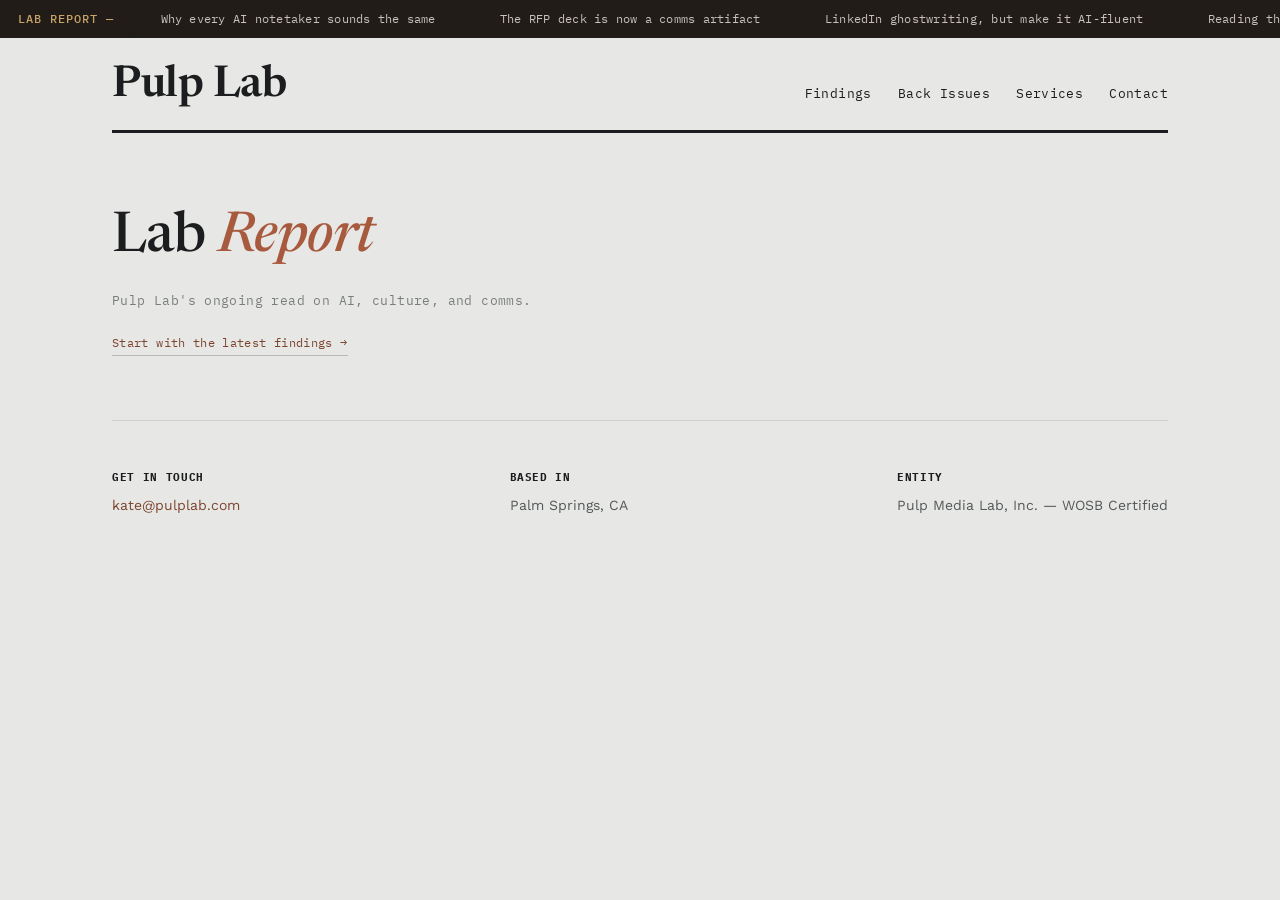
==== index.html @ c8f6c715 "Update index.html" ====
<!DOCTYPE html>
<html lang="en">
<head>
<meta charset="UTF-8">
<meta name="viewport" content="width=device-width, initial-scale=1.0">
<title>Pulp Lab — Lab Report: AI in Comms</title>
<link rel="preconnect" href="https://fonts.googleapis.com">
<link href="https://fonts.googleapis.com/css2?family=Newsreader:ital,opsz,wght@0,6..72,400;0,6..72,500;0,6..72,600;1,6..72,400&family=IBM+Plex+Mono:wght@400;500&family=Work+Sans:wght@400;500;600&display=swap" rel="stylesheet">
<link rel="stylesheet" href="styles.css">
</head>
<body>

<div class="ticker-band">
  <div class="ticker-label">LAB REPORT —</div>
  <div class="ticker-scroll">
    <div class="ticker-track">
      <span>Why every AI notetaker sounds the same</span>
      <span>The RFP deck is now a comms artifact</span>
      <span>LinkedIn ghostwriting, but make it AI-fluent</span>
      <span>Reading the AI hype cycle like we read every other one</span>
      <span>The executive voice is the last real differentiator</span>
      <span>Why every AI notetaker sounds the same</span>
      <span>The RFP deck is now a comms artifact</span>
      <span>LinkedIn ghostwriting, but make it AI-fluent</span>
      <span>Reading the AI hype cycle like we read every other one</span>
      <span>The executive voice is the last real differentiator</span>
    </div>
  </div>
</div>

<div class="wrap">
  <header class="masthead">
    <div class="masthead-row">
      <a href="index.html" class="wordmark">Pulp Lab</a>
      <nav class="top-nav">
        <a href="findings.html">Findings</a>
        <a href="backissues.html">Back Issues</a>
        <a href="services.html">Services</a>
        <a href="index.html#contact">Contact</a>
      </nav>
    </div>
  </header>

  <section class="hero">
    <h1>Lab <em>Report</em></h1>
    <p class="sub">Pulp Lab's ongoing read on AI, culture, and comms.</p>
    <a class="archive-link" href="findings.html" style="margin-top:22px; display:inline-block;">Start with the latest findings →</a>
  </section>

  <footer id="contact">
    <div class="footer-row">
      <div class="footer-col">
        <strong>Get in touch</strong>
        <a href="mailto:kate@pulplab.com">kate@pulplab.com</a>
      </div>
      <div class="footer-col">
        <strong>Based in</strong>
        Palm Springs, CA
      </div>
      <div class="footer-col">
        <strong>Entity</strong>
        Pulp Media Lab, Inc. — WOSB Certified
      </div>
    </div>
  </footer>
</div>

</body>
</html>
---- styles.css ----
:root{
  --newsprint:#E7E8E5;
  --newsprint-deep:#D9DAD6;
  --ink:#1B1D1E;
  --ink-soft:#54585A;
  --kraft:#797D7E;
  --signal:#A85A3E;
  --signal-deep:#7C4530;
  --brick:#A85A3E;
  --rule:rgba(27,29,30,0.12);
  --rule-strong:rgba(27,29,30,0.24);
  --ticker-bg:#211C17;
  --ticker-text:#C7C2BA;
  --ticker-accent:#C9A468;
}
*{box-sizing:border-box;}
html{scroll-behavior:smooth;}
body{
  margin:0;
  background:var(--newsprint);
  color:var(--ink);
  font-family:'Work Sans',sans-serif;
  font-size:16px;
  line-height:1.6;
}
.wrap{max-width:1120px;margin:0 auto;padding:0 32px;}
a{color:inherit;}

/* Ticker */
.ticker-band{
  background:var(--ticker-bg);
  color:var(--ticker-text);
  display:flex;
  align-items:center;
  border-bottom:1px solid var(--rule-strong);
}
.ticker-label{
  flex:none;
  font-family:'IBM Plex Mono',monospace;
  font-size:12px;
  font-weight:500;
  letter-spacing:0.08em;
  color:var(--ticker-accent);
  padding:9px 18px;
  border-right:1px solid var(--rule-strong);
  white-space:nowrap;
}
.ticker-scroll{
  flex:1;
  overflow:hidden;
  white-space:nowrap;
}
.ticker-track{
  display:inline-block;
  font-family:'IBM Plex Mono',monospace;
  font-size:12px;
  letter-spacing:0.02em;
  padding:9px 0;
  animation:scroll 40s linear infinite;
}
.ticker-track span{padding:0 28px; color:var(--ticker-text); border-right:1px solid var(--rule-strong);}
@keyframes scroll{
  0%{transform:translateX(0);}
  100%{transform:translateX(-50%);}
}
@media (prefers-reduced-motion: reduce){
  .ticker-track{animation:none;}
}

/* Masthead */
header.masthead{
  padding:26px 0 22px;
  border-bottom:3px solid var(--ink);
}
.masthead-row{
  display:flex;
  justify-content:space-between;
  align-items:flex-end;
  flex-wrap:wrap;
  gap:16px;
}
.wordmark{
  font-family:'Newsreader',serif;
  font-weight:600;
  font-size:44px;
  letter-spacing:-0.01em;
  line-height:1;
  text-decoration:none;
  display:inline-block;
}
nav.top-nav{
  display:flex;
  gap:26px;
  font-size:13px;
  font-family:'IBM Plex Mono',monospace;
  letter-spacing:0.03em;
}
nav.top-nav a{text-decoration:none; border-bottom:1px solid transparent; padding-bottom:2px;}
nav.top-nav a:hover, nav.top-nav a.active{border-bottom:1px solid var(--ink);}

/* Homepage hero */
.hero{padding:76px 0 64px; border-bottom:1px solid var(--rule);}
.hero h1{
  font-family:'Newsreader',serif;
  font-weight:500;
  font-size:56px;
  line-height:1.06;
  letter-spacing:-0.01em;
  margin:0 0 22px;
  max-width:16ch;
}
.hero h1 em{font-style:italic; color:var(--signal);}
.hero p.sub{
  font-family:'IBM Plex Mono',monospace;
  font-size:13px;
  letter-spacing:0.03em;
  color:var(--kraft);
  margin:0;
}

/* Subpage hero */
.page-hero{padding:48px 0 44px; border-bottom:1px solid var(--rule);}
.back-link{
  display:inline-block;
  font-family:'IBM Plex Mono',monospace;
  font-size:12px;
  letter-spacing:0.03em;
  color:var(--kraft);
  text-decoration:none;
  margin-bottom:22px;
}
.back-link:hover{color:var(--ink);}
.page-hero .section-num{
  font-family:'IBM Plex Mono',monospace;
  font-size:12px;
  color:var(--kraft);
  display:block;
  margin-bottom:10px;
}
.page-hero h1{
  font-family:'Newsreader',serif;
  font-weight:500;
  font-size:38px;
  line-height:1.1;
  margin:0;
  max-width:22ch;
}

.cta-row{display:flex; gap:16px; flex-wrap:wrap;}
.btn{
  display:inline-block;
  padding:13px 24px;
  font-family:'IBM Plex Mono',monospace;
  font-size:13px;
  letter-spacing:0.04em;
  text-decoration:none;
  border:1px solid var(--ink);
}
.btn-solid{background:var(--ink); color:var(--newsprint);}
.btn-solid:hover{background:var(--signal-deep); border-color:var(--signal-deep);}
.btn-outline{background:transparent; color:var(--ink);}
.btn-outline:hover{background:var(--rule);}

/* Section headers */
.section{padding:64px 0; border-bottom:1px solid var(--rule);}
.section-head{
  display:flex;
  align-items:baseline;
  gap:18px;
  margin-bottom:38px;
}
.section-num{
  font-family:'IBM Plex Mono',monospace;
  font-size:12px;
  color:var(--kraft);
}
.section-head h2{
  font-family:'Newsreader',serif;
  font-weight:500;
  font-size:28px;
  margin:0;
}

/* Case studies */
.cases{display:grid; grid-template-columns:1fr 1fr; gap:1px; background:var(--rule-strong); border:1px solid var(--rule-strong);}
.case{background:var(--newsprint); padding:32px;}
.case .tag{
  font-family:'IBM Plex Mono',monospace;
  font-size:11px;
  letter-spacing:0.08em;
  text-transform:uppercase;
  color:var(--signal-deep);
  margin-bottom:14px;
}
.case h3{font-family:'Newsreader',serif; font-weight:500; font-size:22px; margin:0 0 12px;}
.case p{color:var(--ink-soft); font-size:15px;}
.stat-row{display:flex; gap:24px; margin-top:18px; flex-wrap:wrap;}
.stat{font-family:'IBM Plex Mono',monospace;}
.stat .num{font-size:22px; display:block; color:var(--brick);}
.stat .label{font-size:10px; text-transform:uppercase; letter-spacing:0.06em; color:var(--kraft);}

/* Lab Report / Back Issues */
.labreport-intro{
  color:var(--ink-soft);
  font-size:15px;
  max-width:56ch;
  margin:-14px 0 32px;
}
.labreport-grid{
  display:grid;
  grid-template-columns:repeat(3,1fr);
  gap:1px;
  background:var(--rule-strong);
  border:1px solid var(--rule-strong);
  margin-bottom:22px;
}
.labreport-card{background:var(--newsprint); padding:24px;}
.labreport-card .then,
.labreport-card .now{
  font-family:'IBM Plex Mono',monospace;
  font-size:10px;
  letter-spacing:0.08em;
  text-transform:uppercase;
  color:var(--kraft);
}
.labreport-card .now{color:var(--signal-deep); margin-top:16px;}
.lr-line{
  font-family:'Newsreader',serif;
  font-size:16px;
  margin:6px 0 0;
  color:var(--ink-soft);
}
.lr-line.strong{color:var(--ink); font-style:italic;}
.archive-link{
  display:inline-block;
  font-family:'IBM Plex Mono',monospace;
  font-size:12px;
  letter-spacing:0.03em;
  color:var(--signal-deep);
  text-decoration:none;
  border-bottom:1px solid var(--rule-strong);
  padding-bottom:2px;
}

/* Services */
.services-list{display:grid; grid-template-columns:repeat(3,1fr); gap:1px; background:var(--rule-strong); border:1px solid var(--rule-strong);}
.service{background:var(--newsprint); padding:26px;}
.service .idx{font-family:'IBM Plex Mono',monospace; font-size:11px; color:var(--kraft); margin-bottom:10px;}
.service h3{font-family:'Newsreader',serif; font-weight:500; font-size:18px; margin:0 0 10px;}
.service p{font-size:14px; color:var(--ink-soft); margin:0;}

/* Brands */
.brands{padding:44px 0; border-bottom:1px solid var(--rule); display:flex; align-items:center; gap:32px; flex-wrap:wrap;}
.brands-label{
  font-family:'IBM Plex Mono',monospace;
  font-size:11px;
  letter-spacing:0.08em;
  text-transform:uppercase;
  color:var(--kraft);
}
.brands-row{display:flex; gap:36px; flex-wrap:wrap;}
.brands-row span{
  font-family:'Newsreader',serif;
  font-size:20px;
  color:var(--ink-soft);
}

/* Footer */
footer{padding:48px 0 60px;}
.footer-row{display:flex; justify-content:space-between; flex-wrap:wrap; gap:24px;}
.footer-col{font-size:14px; color:var(--ink-soft);}
.footer-col strong{display:block; color:var(--ink); font-family:'IBM Plex Mono',monospace; font-size:11px; letter-spacing:0.06em; text-transform:uppercase; margin-bottom:8px;}
.footer-col a{text-decoration:none; color:var(--signal-deep);}

@media (max-width: 820px){
  .hero h1{font-size:38px;}
  .cases, .services-list, .labreport-grid{grid-template-columns:1fr;}
}

/* Scroll reveal */
.reveal{
  opacity:0;
  transform:translateY(24px);
  transition:opacity 0.7s ease, transform 0.7s ease;
}
.reveal.visible{opacity:1; transform:translateY(0);}
@media (prefers-reduced-motion: reduce){
  .reveal{opacity:1; transform:none; transition:none;}
}
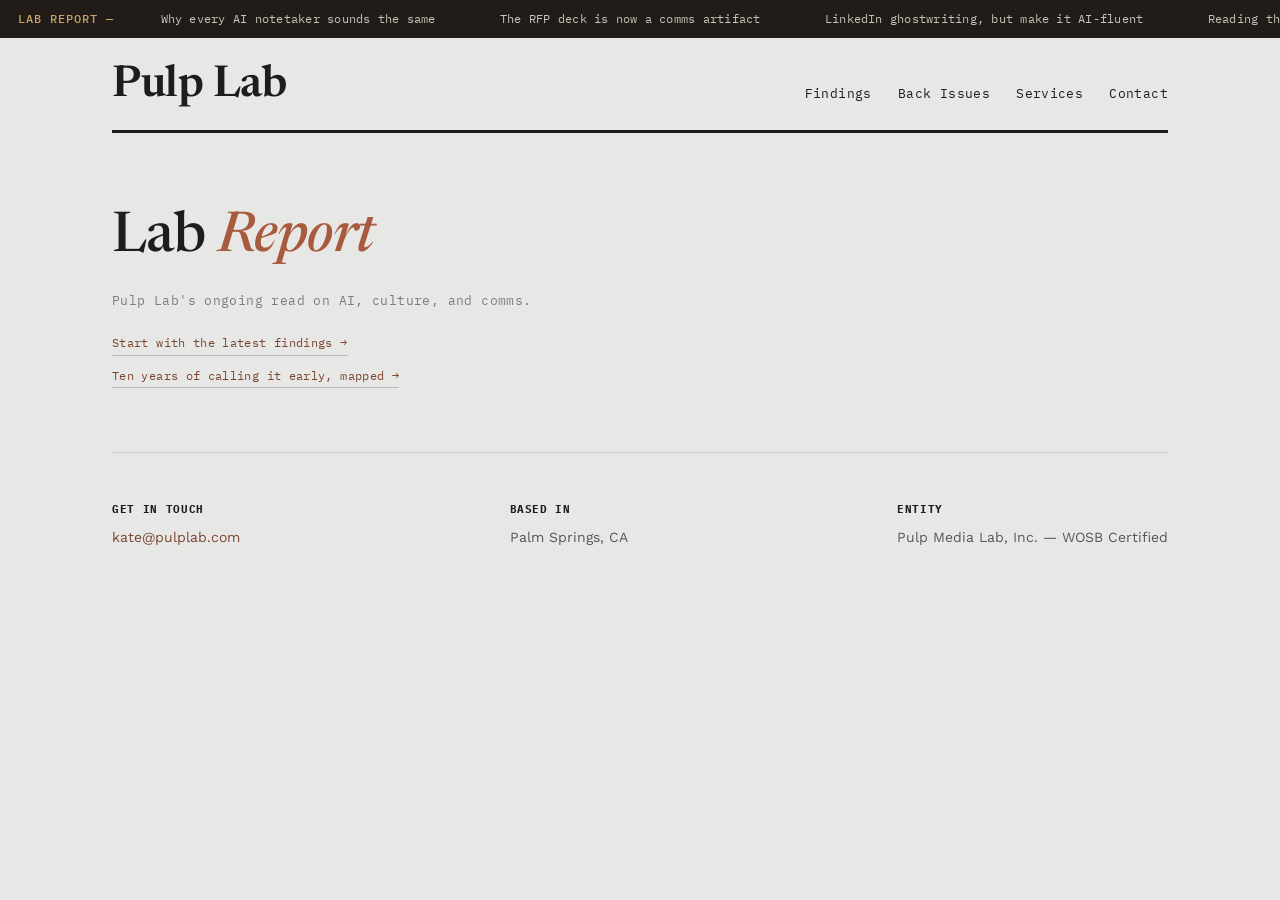
==== commit c60be2d0: "Add files via upload" ====
--- a/index.html
+++ b/index.html
@@ -6,6 +6,7 @@
 <title>Pulp Lab — Lab Report: AI in Comms</title>
 <link rel="preconnect" href="https://fonts.googleapis.com">
 <link href="https://fonts.googleapis.com/css2?family=Newsreader:ital,opsz,wght@0,6..72,400;0,6..72,500;0,6..72,600;1,6..72,400&family=IBM+Plex+Mono:wght@400;500&family=Work+Sans:wght@400;500;600&display=swap" rel="stylesheet">
+<link rel="icon" type="image/png" href="assets/favicon.png">
 <link rel="stylesheet" href="styles.css">
 </head>
 <body>
@@ -45,6 +46,8 @@
     <h1>Lab <em>Report</em></h1>
     <p class="sub">Pulp Lab's ongoing read on AI, culture, and comms.</p>
     <a class="archive-link" href="findings.html" style="margin-top:22px; display:inline-block;">Start with the latest findings →</a>
+    <br>
+    <a class="archive-link" href="backissues.html" style="margin-top:10px; display:inline-block;">Ten years of calling it early, mapped →</a>
   </section>
 
   <footer id="contact">
--- a/styles.css
+++ b/styles.css
@@ -181,24 +181,6 @@
   margin:0;
 }
 
-/* Case studies */
-.cases{display:grid; grid-template-columns:1fr 1fr; gap:1px; background:var(--rule-strong); border:1px solid var(--rule-strong);}
-.case{background:var(--newsprint); padding:32px;}
-.case .tag{
-  font-family:'IBM Plex Mono',monospace;
-  font-size:11px;
-  letter-spacing:0.08em;
-  text-transform:uppercase;
-  color:var(--signal-deep);
-  margin-bottom:14px;
-}
-.case h3{font-family:'Newsreader',serif; font-weight:500; font-size:22px; margin:0 0 12px;}
-.case p{color:var(--ink-soft); font-size:15px;}
-.stat-row{display:flex; gap:24px; margin-top:18px; flex-wrap:wrap;}
-.stat{font-family:'IBM Plex Mono',monospace;}
-.stat .num{font-size:22px; display:block; color:var(--brick);}
-.stat .label{font-size:10px; text-transform:uppercase; letter-spacing:0.06em; color:var(--kraft);}
-
 /* Lab Report / Back Issues */
 .labreport-intro{
   color:var(--ink-soft);
@@ -206,31 +188,6 @@
   max-width:56ch;
   margin:-14px 0 32px;
 }
-.labreport-grid{
-  display:grid;
-  grid-template-columns:repeat(3,1fr);
-  gap:1px;
-  background:var(--rule-strong);
-  border:1px solid var(--rule-strong);
-  margin-bottom:22px;
-}
-.labreport-card{background:var(--newsprint); padding:24px;}
-.labreport-card .then,
-.labreport-card .now{
-  font-family:'IBM Plex Mono',monospace;
-  font-size:10px;
-  letter-spacing:0.08em;
-  text-transform:uppercase;
-  color:var(--kraft);
-}
-.labreport-card .now{color:var(--signal-deep); margin-top:16px;}
-.lr-line{
-  font-family:'Newsreader',serif;
-  font-size:16px;
-  margin:6px 0 0;
-  color:var(--ink-soft);
-}
-.lr-line.strong{color:var(--ink); font-style:italic;}
 .archive-link{
   display:inline-block;
   font-family:'IBM Plex Mono',monospace;
@@ -265,6 +222,69 @@
   color:var(--ink-soft);
 }
 
+/* Timeline */
+.timeline{
+  position:relative;
+  padding-left:36px;
+  margin-top:8px;
+}
+.timeline::before{
+  content:"";
+  position:absolute;
+  left:5px;
+  top:6px;
+  bottom:6px;
+  width:2px;
+  background:var(--rule-strong);
+}
+.timeline-item{
+  position:relative;
+  padding-bottom:40px;
+}
+.timeline-item:last-child{padding-bottom:0;}
+.timeline-dot{
+  position:absolute;
+  left:-36px;
+  top:4px;
+  width:12px;
+  height:12px;
+  border-radius:50%;
+  background:var(--signal);
+  border:3px solid var(--newsprint);
+  box-shadow:0 0 0 1px var(--rule-strong);
+}
+.timeline-date{
+  font-family:'IBM Plex Mono',monospace;
+  font-size:11px;
+  letter-spacing:0.08em;
+  color:var(--kraft);
+  margin-bottom:8px;
+}
+.timeline-then{
+  font-family:'Newsreader',serif;
+  font-style:italic;
+  font-size:16px;
+  color:var(--ink-soft);
+  margin:0 0 6px;
+  max-width:56ch;
+}
+.timeline-now{
+  font-family:'Newsreader',serif;
+  font-size:17px;
+  color:var(--ink);
+  margin:0 0 10px;
+  max-width:56ch;
+}
+.timeline-link{
+  font-family:'IBM Plex Mono',monospace;
+  font-size:11px;
+  letter-spacing:0.03em;
+  color:var(--signal-deep);
+  text-decoration:none;
+  border-bottom:1px solid var(--rule-strong);
+  padding-bottom:1px;
+}
+
 /* Footer */
 footer{padding:48px 0 60px;}
 .footer-row{display:flex; justify-content:space-between; flex-wrap:wrap; gap:24px;}
@@ -274,7 +294,7 @@
 
 @media (max-width: 820px){
   .hero h1{font-size:38px;}
-  .cases, .services-list, .labreport-grid{grid-template-columns:1fr;}
+  .services-list{grid-template-columns:1fr;}
 }
 
 /* Scroll reveal */
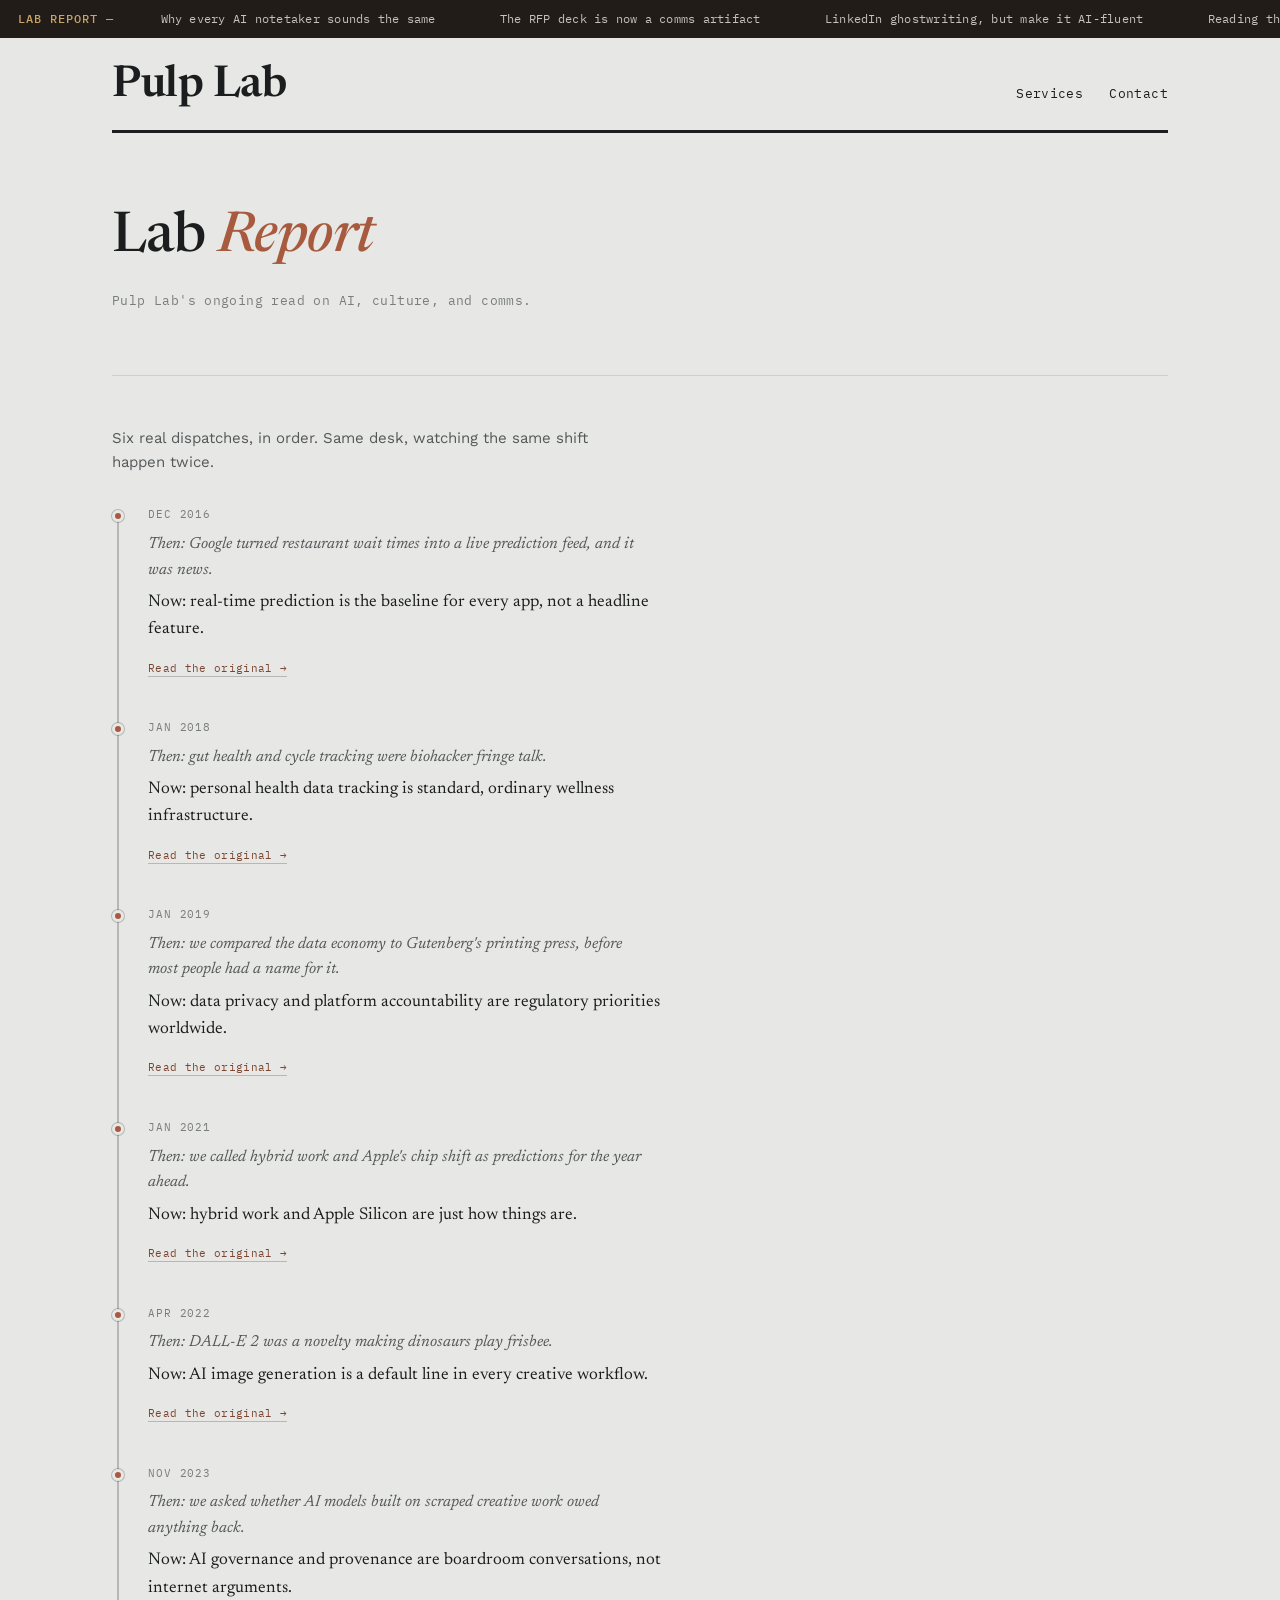
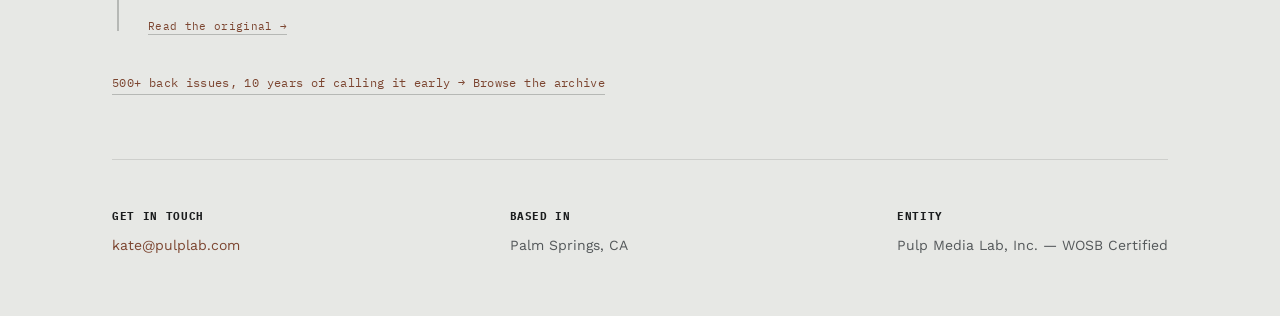
==== commit 6f528f33: "Add files via upload" ====
--- a/index.html
+++ b/index.html
@@ -3,7 +3,7 @@
 <head>
 <meta charset="UTF-8">
 <meta name="viewport" content="width=device-width, initial-scale=1.0">
-<title>Pulp Lab — Lab Report: AI in Comms</title>
+<title>Pulp Lab — Lab Report</title>
 <link rel="preconnect" href="https://fonts.googleapis.com">
 <link href="https://fonts.googleapis.com/css2?family=Newsreader:ital,opsz,wght@0,6..72,400;0,6..72,500;0,6..72,600;1,6..72,400&family=IBM+Plex+Mono:wght@400;500&family=Work+Sans:wght@400;500;600&display=swap" rel="stylesheet">
 <link rel="icon" type="image/png" href="assets/favicon.png">
@@ -34,10 +34,8 @@
     <div class="masthead-row">
       <a href="index.html" class="wordmark">Pulp Lab</a>
       <nav class="top-nav">
-        <a href="findings.html">Findings</a>
-        <a href="backissues.html">Back Issues</a>
         <a href="services.html">Services</a>
-        <a href="index.html#contact">Contact</a>
+        <a href="#contact">Contact</a>
       </nav>
     </div>
   </header>
@@ -45,9 +43,62 @@
   <section class="hero">
     <h1>Lab <em>Report</em></h1>
     <p class="sub">Pulp Lab's ongoing read on AI, culture, and comms.</p>
-    <a class="archive-link" href="findings.html" style="margin-top:22px; display:inline-block;">Start with the latest findings →</a>
-    <br>
-    <a class="archive-link" href="backissues.html" style="margin-top:10px; display:inline-block;">Ten years of calling it early, mapped →</a>
+  </section>
+
+  <section class="section reveal">
+    <p class="labreport-intro">Six real dispatches, in order. Same desk, watching the same shift happen twice.</p>
+
+    <div class="timeline">
+      <div class="timeline-item">
+        <span class="timeline-dot"></span>
+        <div class="timeline-date">DEC 2016</div>
+        <p class="timeline-then">Then: Google turned restaurant wait times into a live prediction feed, and it was news.</p>
+        <p class="timeline-now">Now: real-time prediction is the baseline for every app, not a headline feature.</p>
+        <a class="timeline-link" href="https://archive.pulplab.com/google-can-now-tell-busy-restaurants-real-time/">Read the original →</a>
+      </div>
+
+      <div class="timeline-item">
+        <span class="timeline-dot"></span>
+        <div class="timeline-date">JAN 2018</div>
+        <p class="timeline-then">Then: gut health and cycle tracking were biohacker fringe talk.</p>
+        <p class="timeline-now">Now: personal health data tracking is standard, ordinary wellness infrastructure.</p>
+        <a class="timeline-link" href="https://archive.pulplab.com/11-wellness-trends-watch-2018/">Read the original →</a>
+      </div>
+
+      <div class="timeline-item">
+        <span class="timeline-dot"></span>
+        <div class="timeline-date">JAN 2019</div>
+        <p class="timeline-then">Then: we compared the data economy to Gutenberg's printing press, before most people had a name for it.</p>
+        <p class="timeline-now">Now: data privacy and platform accountability are regulatory priorities worldwide.</p>
+        <a class="timeline-link" href="https://archive.pulplab.com/surveillance-capitalism-how-tech-uses-the-human-experience-as-free-raw-material/">Read the original →</a>
+      </div>
+
+      <div class="timeline-item">
+        <span class="timeline-dot"></span>
+        <div class="timeline-date">JAN 2021</div>
+        <p class="timeline-then">Then: we called hybrid work and Apple's chip shift as predictions for the year ahead.</p>
+        <p class="timeline-now">Now: hybrid work and Apple Silicon are just how things are.</p>
+        <a class="timeline-link" href="https://archive.pulplab.com/tech-that-will-change-your-life-in-2021/">Read the original →</a>
+      </div>
+
+      <div class="timeline-item">
+        <span class="timeline-dot"></span>
+        <div class="timeline-date">APR 2022</div>
+        <p class="timeline-then">Then: DALL-E 2 was a novelty making dinosaurs play frisbee.</p>
+        <p class="timeline-now">Now: AI image generation is a default line in every creative workflow.</p>
+        <a class="timeline-link" href="https://archive.pulplab.com/ai-makes-us-rethink-art/">Read the original →</a>
+      </div>
+
+      <div class="timeline-item">
+        <span class="timeline-dot"></span>
+        <div class="timeline-date">NOV 2023</div>
+        <p class="timeline-then">Then: we asked whether AI models built on scraped creative work owed anything back.</p>
+        <p class="timeline-now">Now: AI governance and provenance are boardroom conversations, not internet arguments.</p>
+        <a class="timeline-link" href="https://archive.pulplab.com/moving-fast-and-breaking-things-the-problem-with-ai-art/">Read the original →</a>
+      </div>
+    </div>
+
+    <a class="archive-link" href="https://archive.pulplab.com/blog/" style="margin-top:36px; display:inline-block;">500+ back issues, 10 years of calling it early → Browse the archive</a>
   </section>
 
   <footer id="contact">
@@ -68,5 +119,18 @@
   </footer>
 </div>
 
+<script>
+  const revealEls = document.querySelectorAll('.reveal');
+  const io = new IntersectionObserver((entries) => {
+    entries.forEach(entry => {
+      if (entry.isIntersecting){
+        entry.target.classList.add('visible');
+        io.unobserve(entry.target);
+      }
+    });
+  }, { threshold: 0.15 });
+  revealEls.forEach(el => io.observe(el));
+</script>
+
 </body>
 </html>
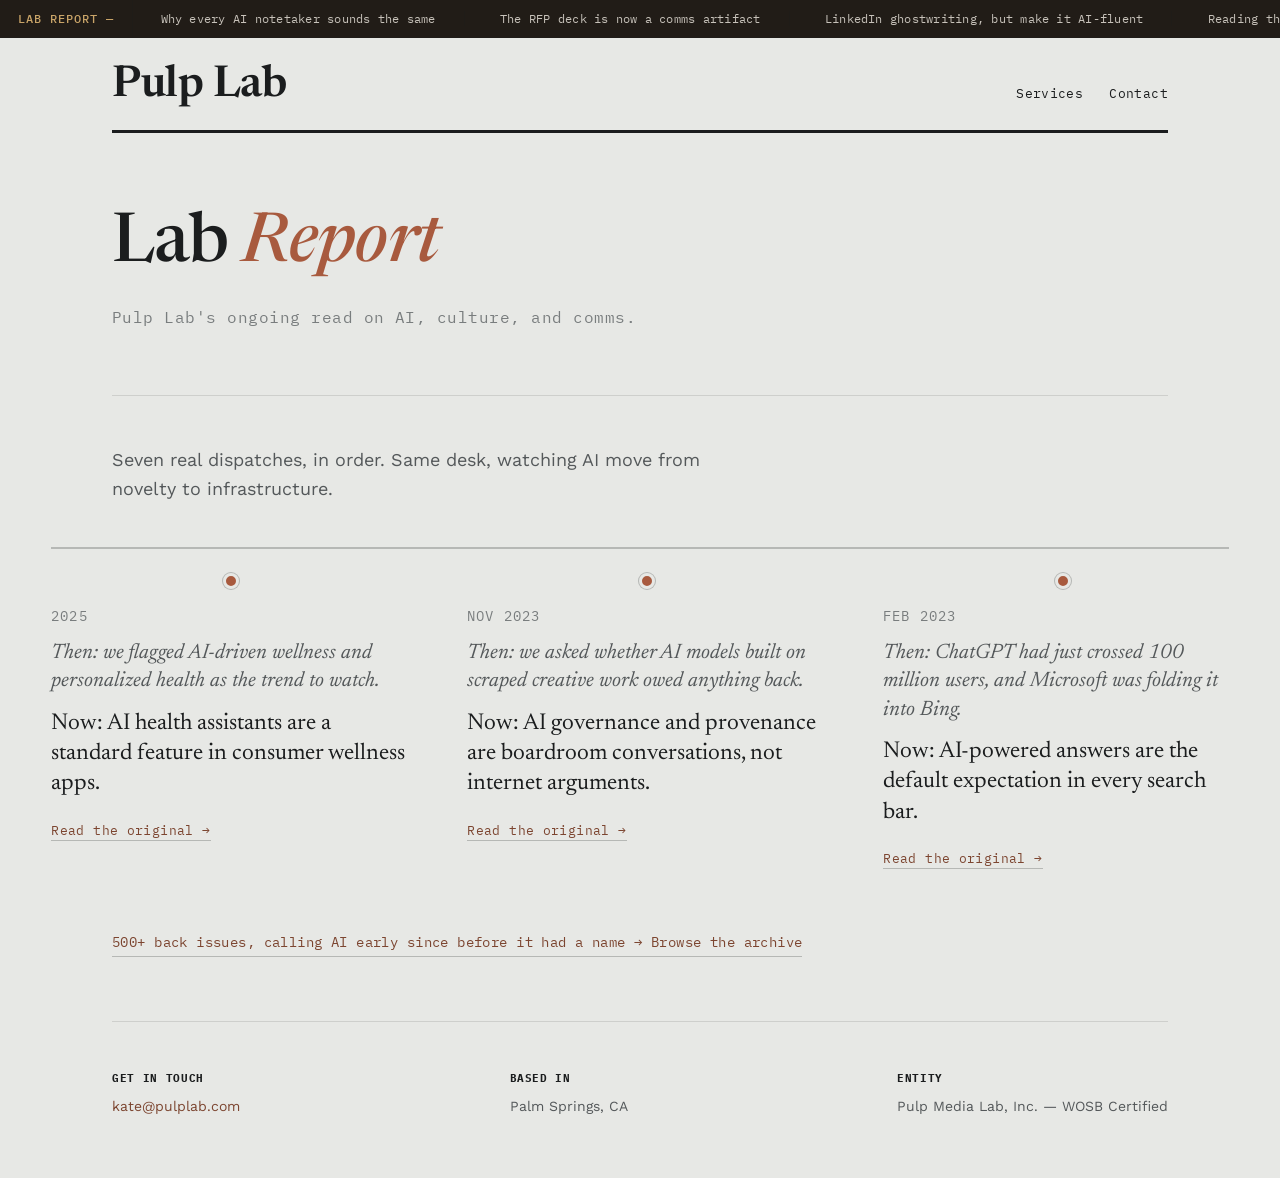
==== commit 53362c7b: "Update index.html" ====
--- a/index.html
+++ b/index.html
@@ -46,39 +46,31 @@
   </section>
 
   <section class="section reveal">
-    <p class="labreport-intro">Six real dispatches, in order. Same desk, watching the same shift happen twice.</p>
+    <p class="labreport-intro">Seven real dispatches, in order. Same desk, watching AI move from novelty to infrastructure.</p>
 
     <div class="timeline">
       <div class="timeline-item">
         <span class="timeline-dot"></span>
-        <div class="timeline-date">DEC 2016</div>
-        <p class="timeline-then">Then: Google turned restaurant wait times into a live prediction feed, and it was news.</p>
-        <p class="timeline-now">Now: real-time prediction is the baseline for every app, not a headline feature.</p>
-        <a class="timeline-link" href="https://archive.pulplab.com/google-can-now-tell-busy-restaurants-real-time/">Read the original →</a>
+        <div class="timeline-date">2025</div>
+        <p class="timeline-then">Then: we flagged AI-driven wellness and personalized health as the trend to watch.</p>
+        <p class="timeline-now">Now: AI health assistants are a standard feature in consumer wellness apps.</p>
+        <a class="timeline-link" href="https://archive.pulplab.com/top-10-digital-trends-for-millennials-in-2024/">Read the original →</a>
       </div>
 
       <div class="timeline-item">
         <span class="timeline-dot"></span>
-        <div class="timeline-date">JAN 2018</div>
-        <p class="timeline-then">Then: gut health and cycle tracking were biohacker fringe talk.</p>
-        <p class="timeline-now">Now: personal health data tracking is standard, ordinary wellness infrastructure.</p>
-        <a class="timeline-link" href="https://archive.pulplab.com/11-wellness-trends-watch-2018/">Read the original →</a>
+        <div class="timeline-date">NOV 2023</div>
+        <p class="timeline-then">Then: we asked whether AI models built on scraped creative work owed anything back.</p>
+        <p class="timeline-now">Now: AI governance and provenance are boardroom conversations, not internet arguments.</p>
+        <a class="timeline-link" href="https://archive.pulplab.com/moving-fast-and-breaking-things-the-problem-with-ai-art/">Read the original →</a>
       </div>
 
       <div class="timeline-item">
         <span class="timeline-dot"></span>
-        <div class="timeline-date">JAN 2019</div>
-        <p class="timeline-then">Then: we compared the data economy to Gutenberg's printing press, before most people had a name for it.</p>
-        <p class="timeline-now">Now: data privacy and platform accountability are regulatory priorities worldwide.</p>
-        <a class="timeline-link" href="https://archive.pulplab.com/surveillance-capitalism-how-tech-uses-the-human-experience-as-free-raw-material/">Read the original →</a>
-      </div>
-
-      <div class="timeline-item">
-        <span class="timeline-dot"></span>
-        <div class="timeline-date">JAN 2021</div>
-        <p class="timeline-then">Then: we called hybrid work and Apple's chip shift as predictions for the year ahead.</p>
-        <p class="timeline-now">Now: hybrid work and Apple Silicon are just how things are.</p>
-        <a class="timeline-link" href="https://archive.pulplab.com/tech-that-will-change-your-life-in-2021/">Read the original →</a>
+        <div class="timeline-date">FEB 2023</div>
+        <p class="timeline-then">Then: ChatGPT had just crossed 100 million users, and Microsoft was folding it into Bing.</p>
+        <p class="timeline-now">Now: AI-powered answers are the default expectation in every search bar.</p>
+        <a class="timeline-link" href="https://archive.pulplab.com/netflix-and-chill-starter-pack/">Read the original →</a>
       </div>
 
       <div class="timeline-item">
@@ -91,14 +83,30 @@
 
       <div class="timeline-item">
         <span class="timeline-dot"></span>
-        <div class="timeline-date">NOV 2023</div>
-        <p class="timeline-then">Then: we asked whether AI models built on scraped creative work owed anything back.</p>
-        <p class="timeline-now">Now: AI governance and provenance are boardroom conversations, not internet arguments.</p>
-        <a class="timeline-link" href="https://archive.pulplab.com/moving-fast-and-breaking-things-the-problem-with-ai-art/">Read the original →</a>
+        <div class="timeline-date">JAN 2019</div>
+        <p class="timeline-then">Then: we linked machine intelligence and behavioral prediction to a shift in capitalism itself.</p>
+        <p class="timeline-now">Now: AI-driven personalization and data governance are core business functions, not theory.</p>
+        <a class="timeline-link" href="https://archive.pulplab.com/surveillance-capitalism-how-tech-uses-the-human-experience-as-free-raw-material/">Read the original →</a>
+      </div>
+
+      <div class="timeline-item">
+        <span class="timeline-dot"></span>
+        <div class="timeline-date">FEB 2018</div>
+        <p class="timeline-then">Then: a computer-generated influencer was a novelty story in fashion trade press.</p>
+        <p class="timeline-now">Now: AI-generated spokespeople are a normal, budgeted marketing channel.</p>
+        <a class="timeline-link" href="https://archive.pulplab.com/meet-fashions-first-computer-generated-influencer/">Read the original →</a>
+      </div>
+
+      <div class="timeline-item">
+        <span class="timeline-dot"></span>
+        <div class="timeline-date">AUG 2016</div>
+        <p class="timeline-then">Then: a chatbot recommending vinyl records by algorithm was itself the headline.</p>
+        <p class="timeline-now">Now: machine-learned recommendations run quietly behind every storefront.</p>
+        <a class="timeline-link" href="https://archive.pulplab.com/replyyes-chatbot-helped-vinyl-records-startup-make-1-million-in-8-months/">Read the original →</a>
       </div>
     </div>
 
-    <a class="archive-link" href="https://archive.pulplab.com/blog/" style="margin-top:36px; display:inline-block;">500+ back issues, 10 years of calling it early → Browse the archive</a>
+    <a class="archive-link" href="https://archive.pulplab.com/blog/" style="margin-top:36px; display:inline-block;">500+ back issues, calling AI early since before it had a name → Browse the archive</a>
   </section>
 
   <footer id="contact">
--- a/styles.css
+++ b/styles.css
@@ -20,7 +20,7 @@
   background:var(--newsprint);
   color:var(--ink);
   font-family:'Work Sans',sans-serif;
-  font-size:16px;
+  font-size:17px;
   line-height:1.6;
 }
 .wrap{max-width:1120px;margin:0 auto;padding:0 32px;}
@@ -103,16 +103,16 @@
 .hero h1{
   font-family:'Newsreader',serif;
   font-weight:500;
-  font-size:56px;
+  font-size:68px;
   line-height:1.06;
   letter-spacing:-0.01em;
-  margin:0 0 22px;
+  margin:0 0 24px;
   max-width:16ch;
 }
 .hero h1 em{font-style:italic; color:var(--signal);}
 .hero p.sub{
   font-family:'IBM Plex Mono',monospace;
-  font-size:13px;
+  font-size:16px;
   letter-spacing:0.03em;
   color:var(--kraft);
   margin:0;
@@ -184,14 +184,14 @@
 /* Lab Report / Back Issues */
 .labreport-intro{
   color:var(--ink-soft);
-  font-size:15px;
+  font-size:18px;
   max-width:56ch;
   margin:-14px 0 32px;
 }
 .archive-link{
   display:inline-block;
   font-family:'IBM Plex Mono',monospace;
-  font-size:12px;
+  font-size:14px;
   letter-spacing:0.03em;
   color:var(--signal-deep);
   text-decoration:none;
@@ -225,29 +225,36 @@
 /* Timeline */
 .timeline{
   position:relative;
-  padding-left:36px;
-  margin-top:8px;
+  display:flex;
+  gap:56px;
+  overflow-x:auto;
+  padding:40px 4vw 24px;
+  margin:8px 0 0;
+  width:100vw;
+  margin-left:calc(-50vw + 50%);
+  scrollbar-width:thin;
 }
 .timeline::before{
   content:"";
   position:absolute;
-  left:5px;
-  top:6px;
-  bottom:6px;
-  width:2px;
+  top:12px;
+  left:4vw;
+  right:4vw;
+  height:2px;
   background:var(--rule-strong);
 }
 .timeline-item{
   position:relative;
-  padding-bottom:40px;
-}
-.timeline-item:last-child{padding-bottom:0;}
+  flex:0 0 360px;
+  padding-top:30px;
+}
 .timeline-dot{
   position:absolute;
-  left:-36px;
-  top:4px;
-  width:12px;
-  height:12px;
+  top:-2px;
+  left:50%;
+  transform:translateX(-50%);
+  width:16px;
+  height:16px;
   border-radius:50%;
   background:var(--signal);
   border:3px solid var(--newsprint);
@@ -255,29 +262,29 @@
 }
 .timeline-date{
   font-family:'IBM Plex Mono',monospace;
-  font-size:11px;
+  font-size:14px;
   letter-spacing:0.08em;
   color:var(--kraft);
-  margin-bottom:8px;
+  margin-bottom:12px;
 }
 .timeline-then{
   font-family:'Newsreader',serif;
   font-style:italic;
-  font-size:16px;
+  font-size:21px;
+  line-height:1.35;
   color:var(--ink-soft);
-  margin:0 0 6px;
-  max-width:56ch;
+  margin:0 0 12px;
 }
 .timeline-now{
   font-family:'Newsreader',serif;
-  font-size:17px;
+  font-size:23px;
+  line-height:1.32;
   color:var(--ink);
-  margin:0 0 10px;
-  max-width:56ch;
+  margin:0 0 16px;
 }
 .timeline-link{
   font-family:'IBM Plex Mono',monospace;
-  font-size:11px;
+  font-size:13px;
   letter-spacing:0.03em;
   color:var(--signal-deep);
   text-decoration:none;
@@ -293,8 +300,9 @@
 .footer-col a{text-decoration:none; color:var(--signal-deep);}
 
 @media (max-width: 820px){
-  .hero h1{font-size:38px;}
+  .hero h1{font-size:42px;}
   .services-list{grid-template-columns:1fr;}
+  .timeline-item{flex:0 0 300px;}
 }
 
 /* Scroll reveal */
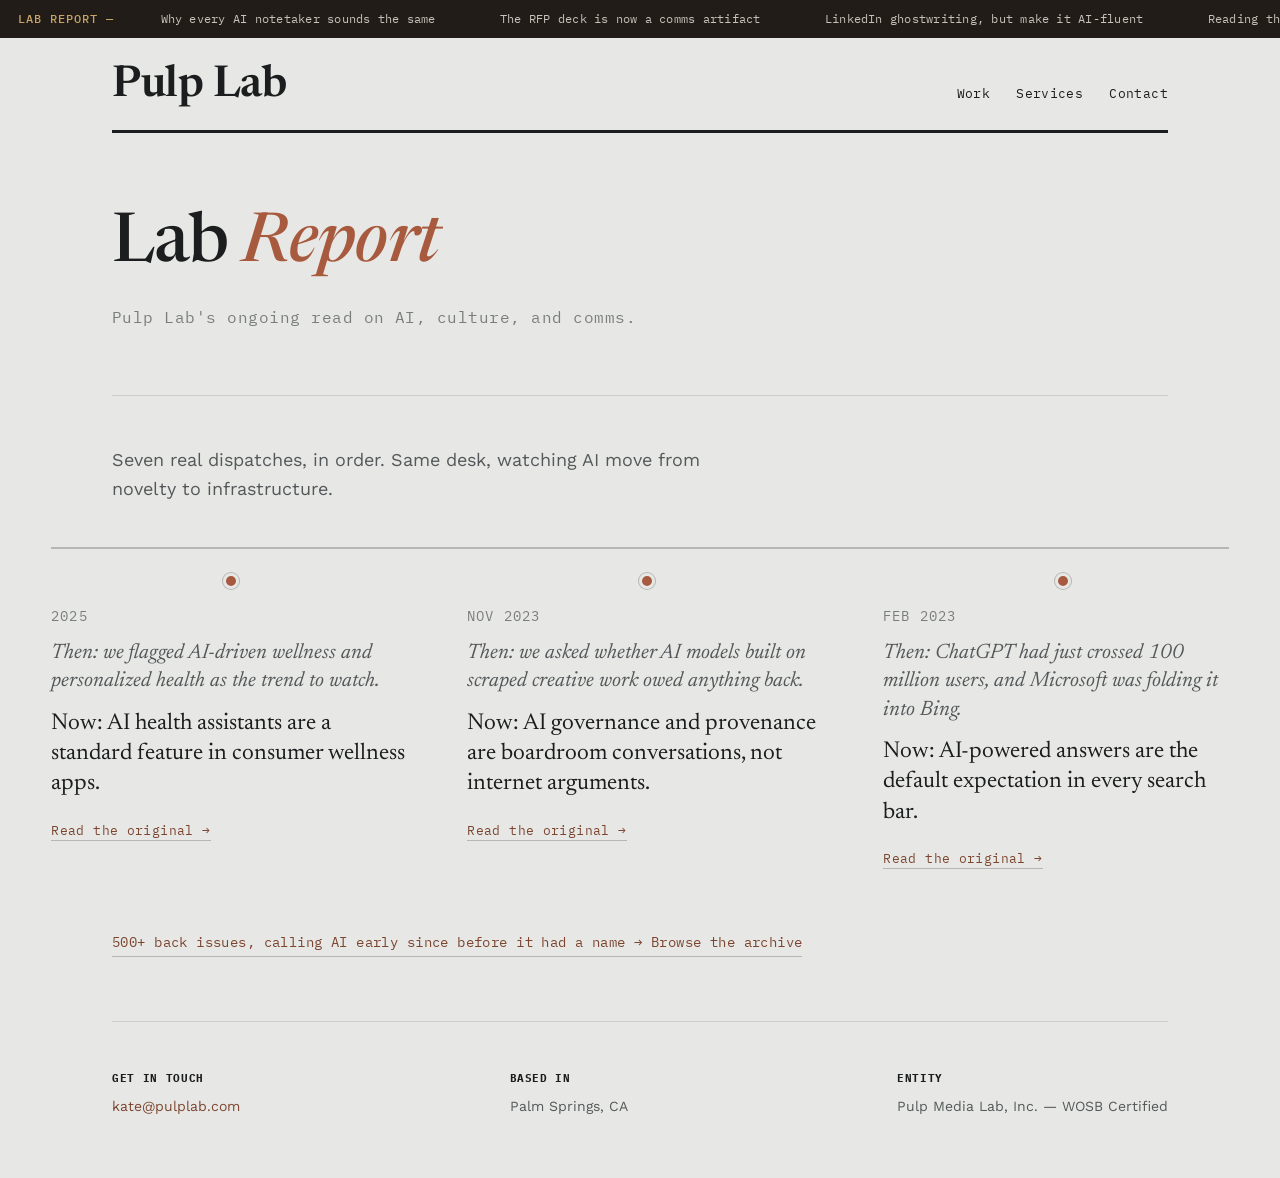
==== commit c016e72b: "Add files via upload" ====
--- a/index.html
+++ b/index.html
@@ -34,6 +34,7 @@
     <div class="masthead-row">
       <a href="index.html" class="wordmark">Pulp Lab</a>
       <nav class="top-nav">
+        <a href="work.html">Work</a>
         <a href="services.html">Services</a>
         <a href="#contact">Contact</a>
       </nav>
--- a/styles.css
+++ b/styles.css
@@ -315,3 +315,27 @@
 @media (prefers-reduced-motion: reduce){
   .reveal{opacity:1; transform:none; transition:none;}
 }
+
+/* Work page */
+.page-sub{font-family:'IBM Plex Mono',monospace; font-size:14px; letter-spacing:0.03em; color:var(--kraft); margin:18px 0 0;}
+.case{padding:0 0 56px; margin:0 0 56px; border-bottom:1px solid var(--rule); max-width:820px;}
+.case-last{border-bottom:0; margin-bottom:0; padding-bottom:0;}
+.case-label{font-family:'IBM Plex Mono',monospace; font-size:12px; letter-spacing:0.06em; text-transform:uppercase; color:var(--kraft); margin-bottom:12px;}
+.case h2{font-family:'Newsreader',serif; font-weight:500; font-size:34px; line-height:1.12; margin:0 0 14px;}
+.case-lede{font-family:'Newsreader',serif; font-style:italic; font-size:21px; line-height:1.35; color:var(--ink-soft); margin:0 0 24px;}
+.case p{max-width:62ch;}
+.stats{display:flex; flex-wrap:wrap; gap:1px; background:var(--rule-strong); border:1px solid var(--rule-strong); margin:0 0 28px;}
+.stat{flex:1 1 150px; background:var(--newsprint); padding:18px 20px;}
+.stat-n{display:block; font-family:'Newsreader',serif; font-size:38px; line-height:1; color:var(--signal);}
+.stat-l{display:block; font-family:'IBM Plex Mono',monospace; font-size:11px; letter-spacing:0.04em; color:var(--ink-soft); margin-top:8px;}
+.finding{margin:0 0 28px; padding:20px 22px; border-left:3px solid var(--signal); background:var(--newsprint-deep);}
+.finding-head{font-family:'IBM Plex Mono',monospace; font-size:11px; letter-spacing:0.08em; text-transform:uppercase; color:var(--kraft); margin-bottom:14px;}
+.bar-row{display:flex; align-items:center; gap:14px; margin:8px 0; font-size:14px;}
+.bar-l{flex:0 0 150px; color:var(--ink-soft);}
+.bar{flex:1; height:12px; background:var(--rule);}
+.bar i{display:block; height:100%; background:var(--signal);}
+.bar-v{flex:0 0 52px; text-align:right; font-family:'IBM Plex Mono',monospace; font-size:13px;}
+@media (max-width: 820px){
+  .case h2{font-size:27px;}
+  .bar-l{flex-basis:96px; font-size:12px;}
+}
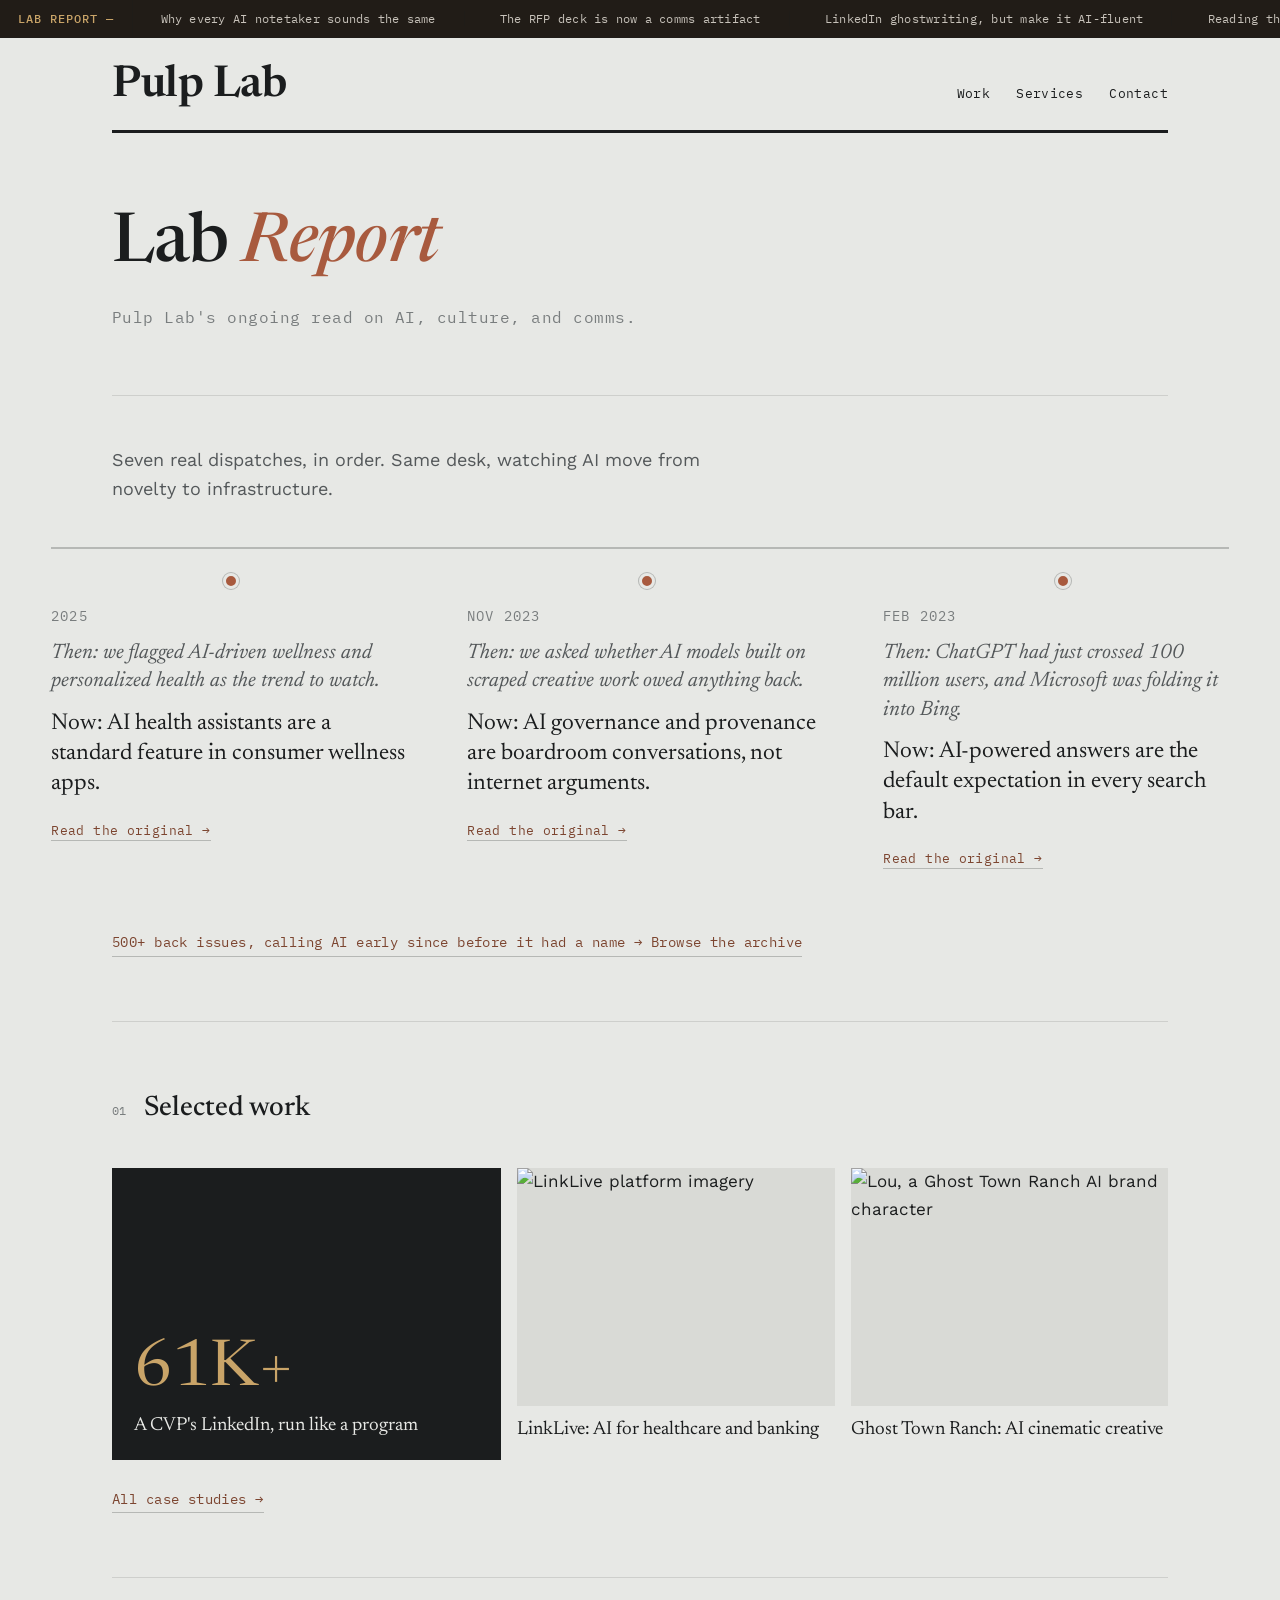
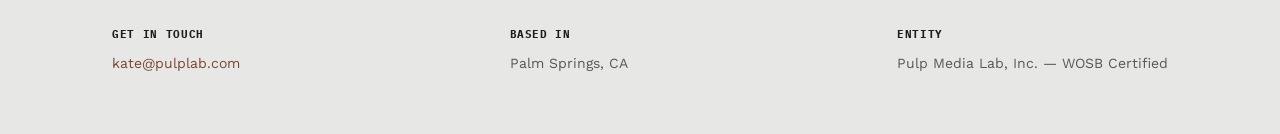
==== commit 2f4160a7: "Add files via upload" ====
--- a/index.html
+++ b/index.html
@@ -6,7 +6,7 @@
 <title>Pulp Lab — Lab Report</title>
 <link rel="preconnect" href="https://fonts.googleapis.com">
 <link href="https://fonts.googleapis.com/css2?family=Newsreader:ital,opsz,wght@0,6..72,400;0,6..72,500;0,6..72,600;1,6..72,400&family=IBM+Plex+Mono:wght@400;500&family=Work+Sans:wght@400;500;600&display=swap" rel="stylesheet">
-<link rel="icon" type="image/png" href="assets/favicon.png">
+<link rel="icon" type="image/png" href="favicon.png">
 <link rel="stylesheet" href="styles.css">
 </head>
 <body>
@@ -110,6 +110,25 @@
     <a class="archive-link" href="https://archive.pulplab.com/blog/" style="margin-top:36px; display:inline-block;">500+ back issues, calling AI early since before it had a name → Browse the archive</a>
   </section>
 
+  <section class="section reveal">
+    <div class="section-head"><span class="section-num">01</span><h2>Selected work</h2></div>
+    <div class="tiles">
+      <a class="tile tile-stat" href="work.html">
+        <span class="tile-n">61K+</span>
+        <span class="tile-t">A CVP's LinkedIn, run like a program</span>
+      </a>
+      <a class="tile" href="work.html">
+        <img loading="lazy" src="https://linklive.ai/wp-content/uploads/2026/03/Homepage-HeaderImage1-Upscaled.png" alt="LinkLive platform imagery">
+        <span class="tile-t">LinkLive: AI for healthcare and banking</span>
+      </a>
+      <a class="tile" href="work.html">
+        <img loading="lazy" src="assets/gtr-lou-poster.jpg" alt="Lou, a Ghost Town Ranch AI brand character">
+        <span class="tile-t">Ghost Town Ranch: AI cinematic creative</span>
+      </a>
+    </div>
+    <a class="archive-link" href="work.html" style="margin-top:28px; display:inline-block;">All case studies →</a>
+  </section>
+
   <footer id="contact">
     <div class="footer-row">
       <div class="footer-col">
--- a/styles.css
+++ b/styles.css
@@ -339,3 +339,41 @@
   .case h2{font-size:27px;}
   .bar-l{flex-basis:96px; font-size:12px;}
 }
+
+/* Work page media + links */
+.link-card{display:block; margin:26px 0 0; padding:18px 22px; border:1px solid var(--rule-strong); text-decoration:none; max-width:62ch;}
+.link-card:hover{background:var(--newsprint-deep);}
+.link-card-label{display:block; font-family:'IBM Plex Mono',monospace; font-size:11px; letter-spacing:0.06em; text-transform:uppercase; color:var(--kraft); margin-bottom:8px;}
+.link-card-title{display:block; font-family:'Newsreader',serif; font-size:21px; line-height:1.25; margin-bottom:10px;}
+.link-card-go{font-family:'IBM Plex Mono',monospace; font-size:13px; color:var(--signal-deep);}
+.media-grid{display:grid; gap:12px; margin:24px 0;}
+.media-2{grid-template-columns:1fr 1fr;}
+.media-3{grid-template-columns:repeat(3,1fr);}
+.media-grid img,.media-grid video{width:100%; height:100%; aspect-ratio:4/5; object-fit:cover; display:block; background:var(--newsprint-deep);}
+.media-grid figcaption{grid-column:1/-1; font-family:'IBM Plex Mono',monospace; font-size:11px; color:var(--kraft);}
+figure.media-grid{margin-left:0; margin-right:0;}
+.press{font-family:'IBM Plex Mono',monospace; font-size:12px; color:var(--kraft); margin:0 0 24px;}
+.press a{color:var(--signal-deep);}
+/* Home tiles */
+.tiles{display:grid; grid-template-columns:repeat(3,1fr); gap:16px;}
+.tile{display:flex; flex-direction:column; gap:12px; text-decoration:none;}
+.tile img{width:100%; aspect-ratio:4/3; object-fit:cover; background:var(--newsprint-deep);}
+.tile-t{font-family:'Newsreader',serif; font-size:19px; line-height:1.25;}
+.tile-stat{justify-content:flex-end; padding:22px; background:var(--ink); color:var(--newsprint); aspect-ratio:4/3;}
+.tile-n{font-family:'Newsreader',serif; font-size:64px; line-height:1; color:var(--ticker-accent);}
+@media (max-width: 820px){
+  .media-2,.media-3,.tiles{grid-template-columns:1fr;}
+  .media-grid img,.media-grid video{aspect-ratio:16/10;}
+}
+
+.link-card-img{display:block; width:100%; aspect-ratio:16/9; object-fit:cover; margin:0 0 16px; background:var(--newsprint-deep);}
+
+.gtr-hero{margin:24px 0 12px;}
+.gtr-hero video{width:100%; aspect-ratio:16/9; object-fit:cover; display:block; background:var(--ink);}
+.gtr-hero figcaption,.vcap{font-family:'IBM Plex Mono',monospace; font-size:11px; color:var(--kraft); margin:8px 0 0;}
+.vertical video{aspect-ratio:9/16; object-fit:cover; width:100%; display:block; background:var(--ink);}
+.vertical .vcap{grid-column:1/-1;}
+@media (max-width: 820px){
+  .vertical{grid-template-columns:repeat(3,1fr);}
+  .vertical video{aspect-ratio:9/16;}
+}
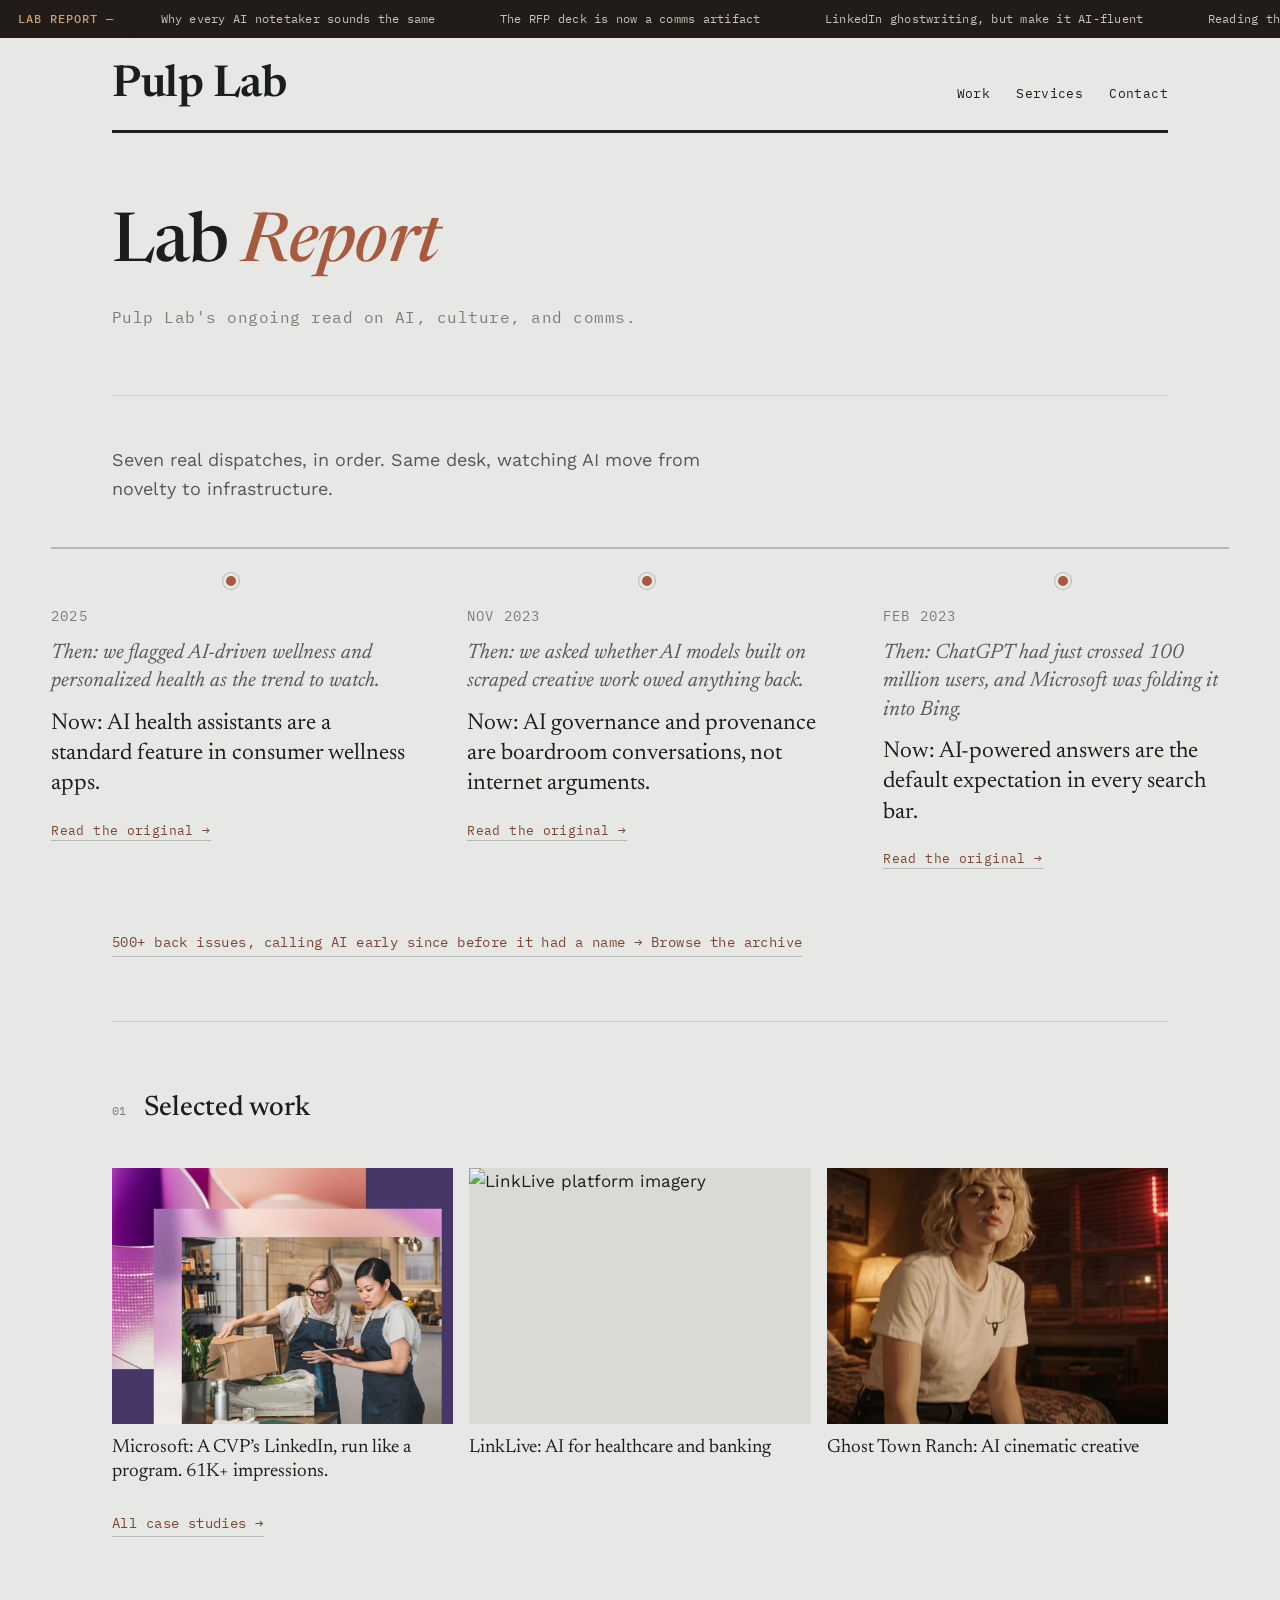
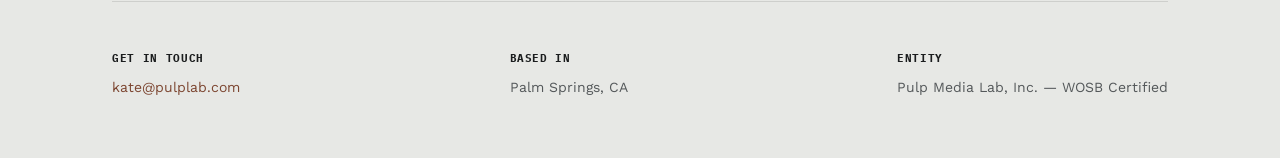
==== commit 18a10ecb: "Add files via upload" ====
--- a/index.html
+++ b/index.html
@@ -113,9 +113,9 @@
   <section class="section reveal">
     <div class="section-head"><span class="section-num">01</span><h2>Selected work</h2></div>
     <div class="tiles">
-      <a class="tile tile-stat" href="work.html">
-        <span class="tile-n">61K+</span>
-        <span class="tile-t">A CVP's LinkedIn, run like a program</span>
+      <a class="tile" href="work.html">
+        <img loading="lazy" src="assets/cvp-smb-ai-invitation.jpg" alt="Two small business workers unpacking a delivery, from a Microsoft Cloud Blog post">
+        <span class="tile-t">Microsoft: A CVP’s LinkedIn, run like a program. 61K+ impressions.</span>
       </a>
       <a class="tile" href="work.html">
         <img loading="lazy" src="https://linklive.ai/wp-content/uploads/2026/03/Homepage-HeaderImage1-Upscaled.png" alt="LinkLive platform imagery">
